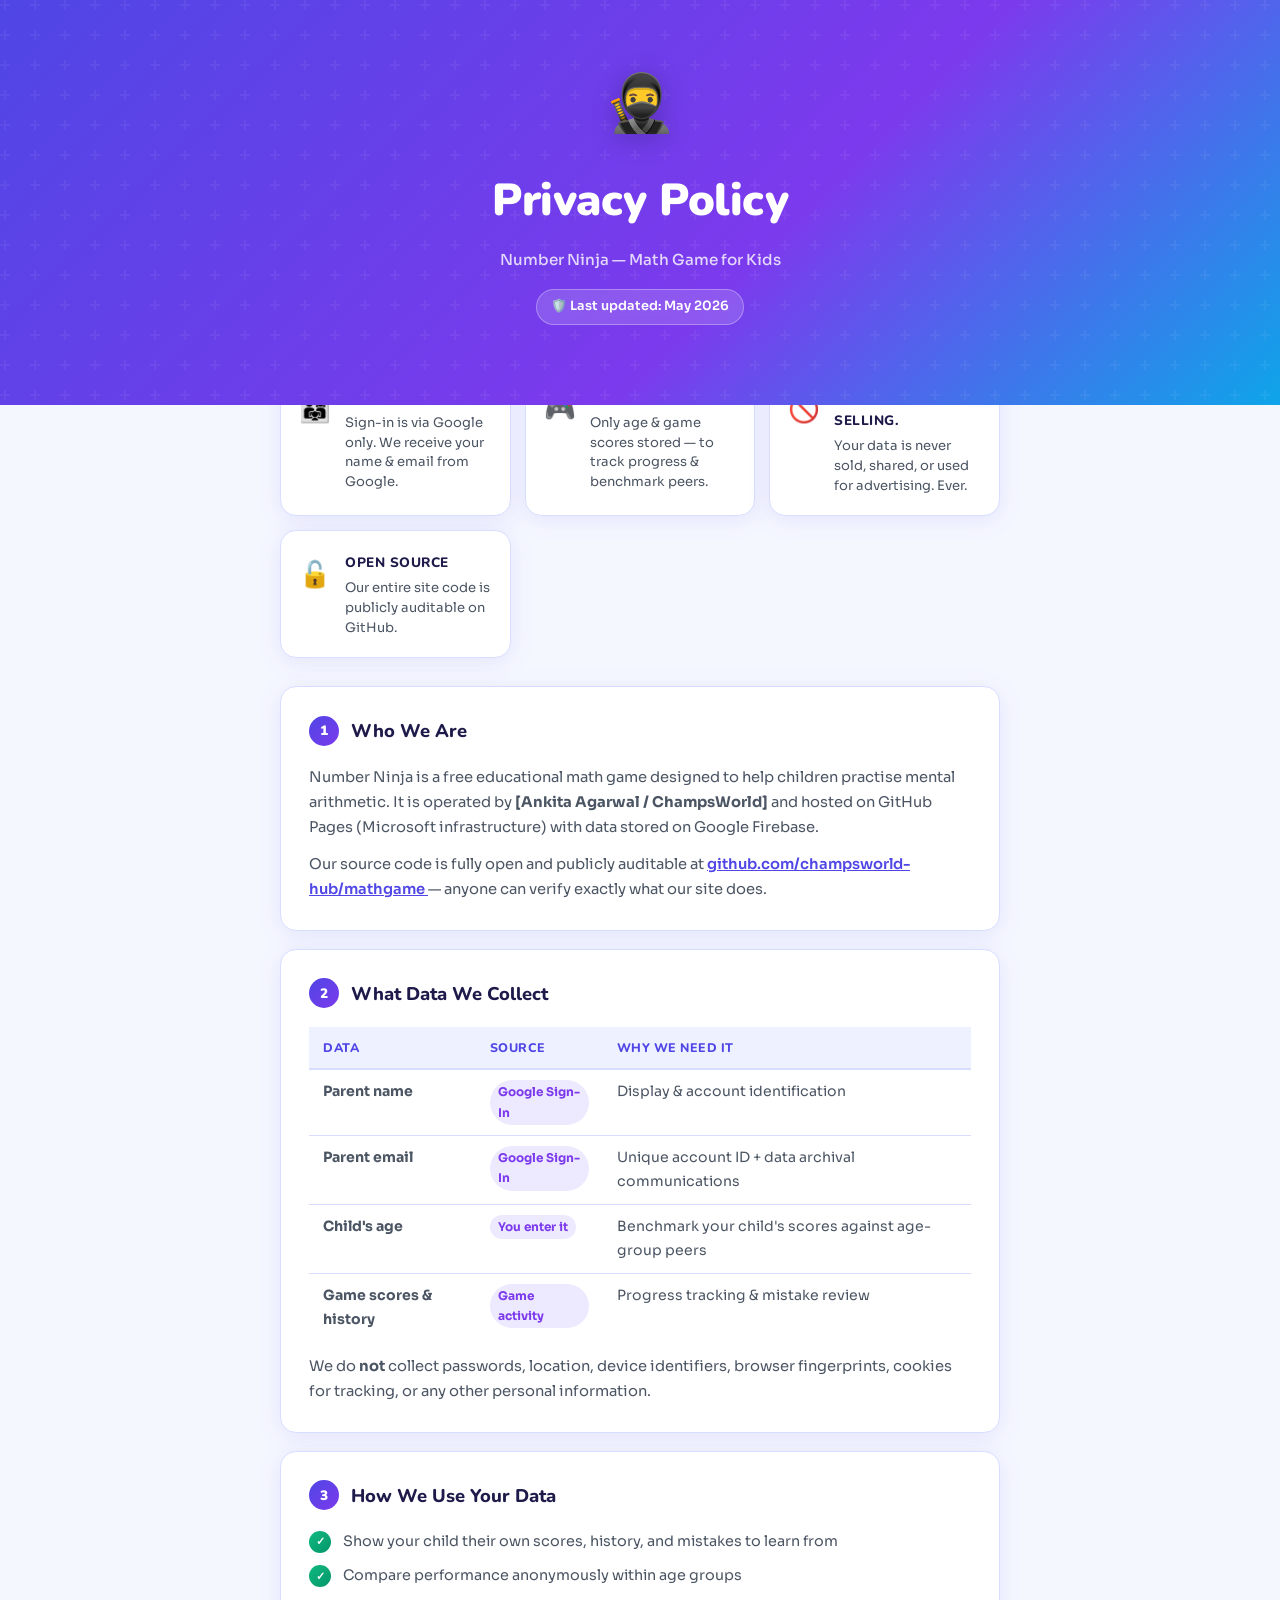
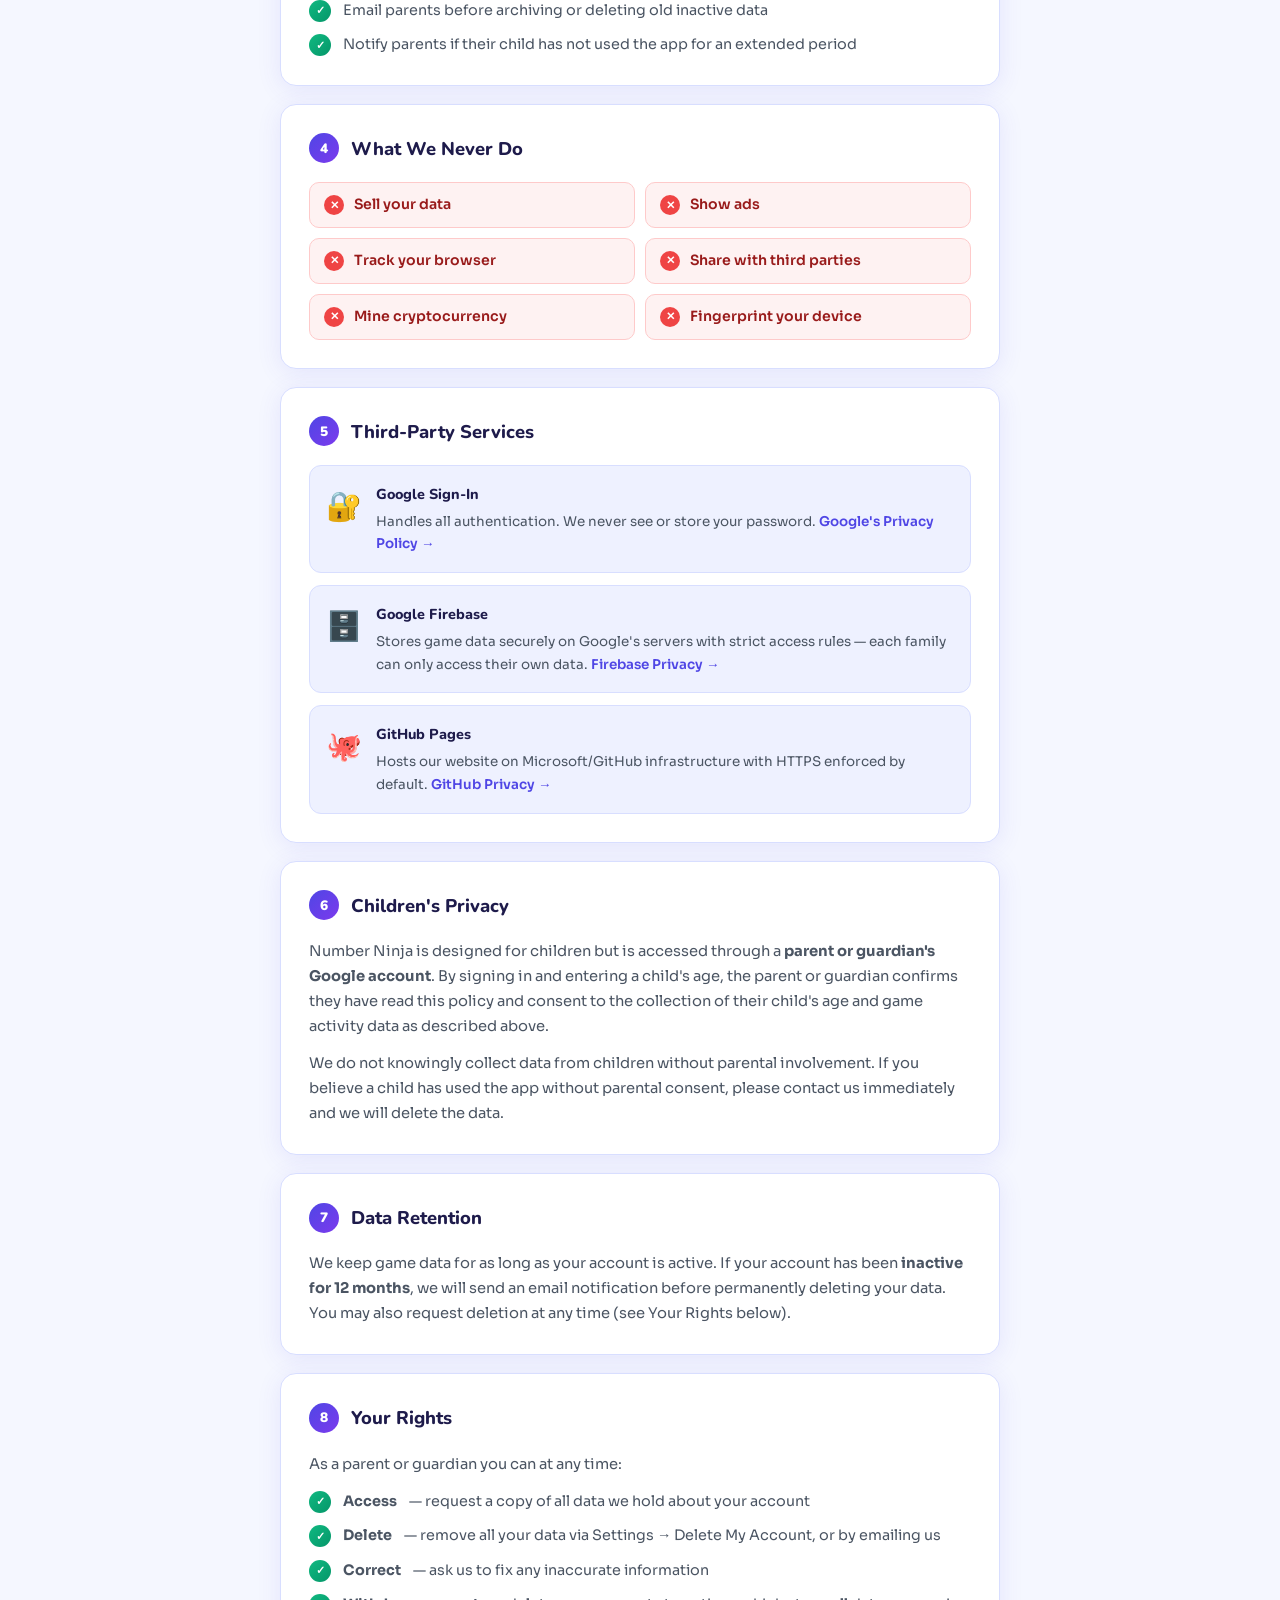
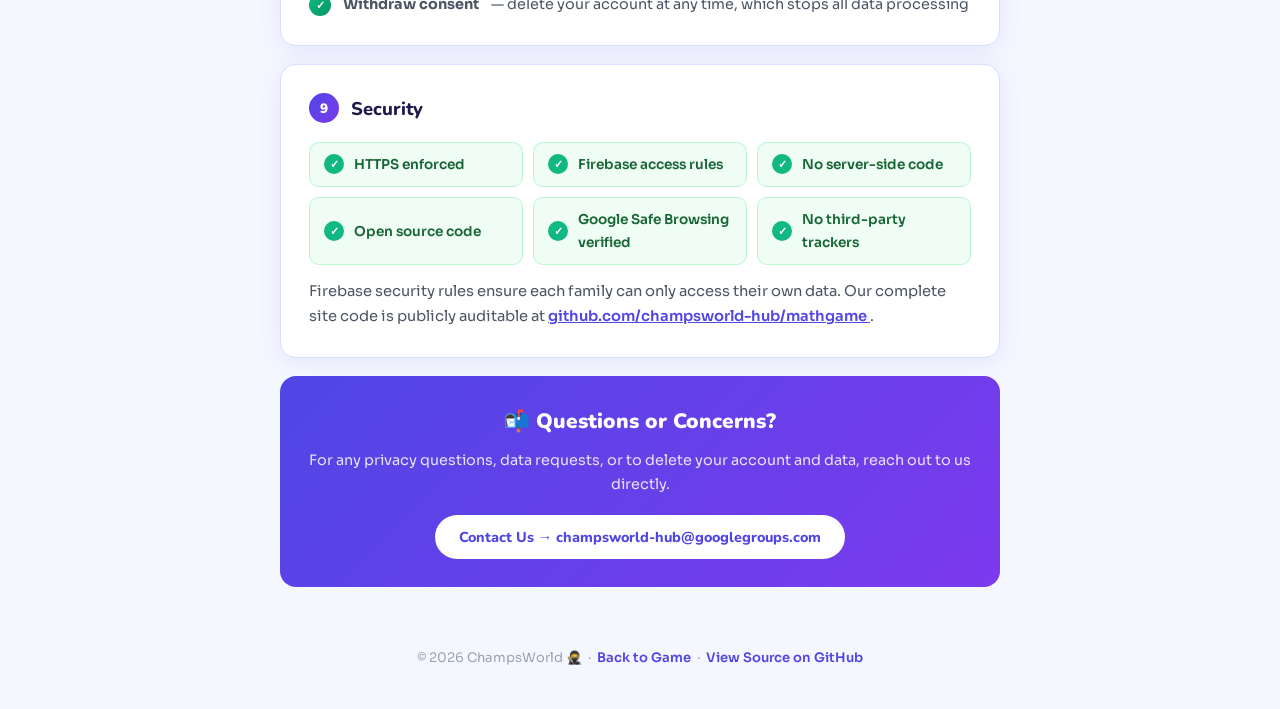
==== privacy.html @ facd0de5 "Update privacy.html corrected links" ====
<!DOCTYPE html>
<html lang="en">
<head>
  <meta charset="UTF-8" />
  <meta name="viewport" content="width=device-width, initial-scale=1.0" />
  <title>Privacy Policy — Number Ninja 🥷</title>
  <link href="https://fonts.googleapis.com/css2?family=Nunito:wght@400;600;700;800;900&family=Sora:wght@400;500;600;700&display=swap" rel="stylesheet" />
  <style>
    *, *::before, *::after { box-sizing: border-box; margin: 0; padding: 0; }

    :root {
      --bg: #f5f7ff;
      --surface: #ffffff;
      --surface2: #eef1ff;
      --border: #d8deff;
      --accent: #4f46e5;
      --accent2: #7c3aed;
      --accent3: #0ea5e9;
      --green: #10b981;
      --red: #ef4444;
      --yellow: #f59e0b;
      --text: #1e1b4b;
      --text2: #4b5563;
      --text3: #9ca3af;
      --shadow: 0 4px 24px rgba(79,70,229,0.10);
      --radius: 16px;
    }

    body {
      font-family: 'Sora', sans-serif;
      background: var(--bg);
      color: var(--text);
      min-height: 100vh;
      line-height: 1.7;
    }

    /* ── Hero ── */
    .hero {
      background: linear-gradient(135deg, #4f46e5 0%, #7c3aed 60%, #0ea5e9 100%);
      padding: 56px 24px 80px;
      text-align: center;
      position: relative;
      overflow: hidden;
    }
    .hero::before {
      content: '';
      position: absolute;
      inset: 0;
      background: url("data:image/svg+xml,%3Csvg width='60' height='60' viewBox='0 0 60 60' xmlns='http://www.w3.org/2000/svg'%3E%3Cg fill='none' fill-rule='evenodd'%3E%3Cg fill='%23ffffff' fill-opacity='0.05'%3E%3Cpath d='M36 34v-4h-2v4h-4v2h4v4h2v-4h4v-2h-4zm0-30V0h-2v4h-4v2h4v4h2V6h4V4h-4zM6 34v-4H4v4H0v2h4v4h2v-4h4v-2H6zM6 4V0H4v4H0v2h4v4h2V6h4V4H6z'/%3E%3C/g%3E%3C/g%3E%3C/svg%3E");
    }
    .hero-emoji {
      font-size: 3.5rem;
      display: block;
      margin-bottom: 12px;
      filter: drop-shadow(0 4px 12px rgba(0,0,0,0.2));
      animation: float 3s ease-in-out infinite;
    }
    @keyframes float {
      0%, 100% { transform: translateY(0); }
      50% { transform: translateY(-8px); }
    }
    .hero h1 {
      font-family: 'Nunito', sans-serif;
      font-size: clamp(1.8rem, 5vw, 2.8rem);
      font-weight: 900;
      color: #fff;
      letter-spacing: -0.5px;
      margin-bottom: 8px;
    }
    .hero p {
      color: rgba(255,255,255,0.8);
      font-size: 0.95rem;
      font-weight: 500;
    }
    .badge {
      display: inline-flex;
      align-items: center;
      gap: 6px;
      background: rgba(255,255,255,0.15);
      border: 1px solid rgba(255,255,255,0.3);
      color: #fff;
      font-size: 0.8rem;
      font-weight: 600;
      padding: 6px 14px;
      border-radius: 999px;
      margin-top: 16px;
      backdrop-filter: blur(8px);
    }

    /* ── Layout ── */
    .container {
      max-width: 760px;
      margin: -40px auto 60px;
      padding: 0 20px;
    }

    /* ── Quick Summary Cards ── */
    .summary-grid {
      display: grid;
      grid-template-columns: repeat(auto-fit, minmax(200px, 1fr));
      gap: 14px;
      margin-bottom: 28px;
    }
    .summary-card {
      background: var(--surface);
      border: 1.5px solid var(--border);
      border-radius: var(--radius);
      padding: 20px 18px;
      box-shadow: var(--shadow);
      display: flex;
      align-items: flex-start;
      gap: 14px;
    }
    .summary-card .icon {
      font-size: 1.6rem;
      flex-shrink: 0;
      margin-top: 2px;
    }
    .summary-card h3 {
      font-family: 'Nunito', sans-serif;
      font-size: 0.85rem;
      font-weight: 800;
      color: var(--text);
      margin-bottom: 4px;
      text-transform: uppercase;
      letter-spacing: 0.5px;
    }
    .summary-card p {
      font-size: 0.82rem;
      color: var(--text2);
      line-height: 1.5;
    }

    /* ── Section Card ── */
    .card {
      background: var(--surface);
      border: 1.5px solid var(--border);
      border-radius: var(--radius);
      padding: 28px 28px;
      margin-bottom: 18px;
      box-shadow: var(--shadow);
    }
    .card-header {
      display: flex;
      align-items: center;
      gap: 12px;
      margin-bottom: 18px;
    }
    .card-num {
      background: linear-gradient(135deg, var(--accent), var(--accent2));
      color: #fff;
      font-family: 'Nunito', sans-serif;
      font-weight: 900;
      font-size: 0.85rem;
      width: 30px;
      height: 30px;
      border-radius: 50%;
      display: flex;
      align-items: center;
      justify-content: center;
      flex-shrink: 0;
    }
    .card h2 {
      font-family: 'Nunito', sans-serif;
      font-size: 1.15rem;
      font-weight: 800;
      color: var(--text);
    }
    .card p {
      color: var(--text2);
      font-size: 0.92rem;
      margin-bottom: 12px;
    }
    .card p:last-child { margin-bottom: 0; }

    /* ── Data Table ── */
    .data-table {
      width: 100%;
      border-collapse: collapse;
      font-size: 0.88rem;
      margin: 4px 0 12px;
    }
    .data-table th {
      background: var(--surface2);
      color: var(--accent);
      font-family: 'Nunito', sans-serif;
      font-weight: 800;
      font-size: 0.78rem;
      text-transform: uppercase;
      letter-spacing: 0.5px;
      padding: 10px 14px;
      text-align: left;
      border-bottom: 2px solid var(--border);
    }
    .data-table td {
      padding: 10px 14px;
      border-bottom: 1px solid var(--border);
      color: var(--text2);
      vertical-align: top;
    }
    .data-table tr:last-child td { border-bottom: none; }
    .data-table tr:hover td { background: var(--surface2); }
    .tag {
      display: inline-block;
      background: #ede9fe;
      color: var(--accent2);
      font-size: 0.75rem;
      font-weight: 700;
      padding: 2px 8px;
      border-radius: 999px;
    }

    /* ── Never List ── */
    .never-list {
      list-style: none;
      display: grid;
      grid-template-columns: repeat(auto-fit, minmax(220px, 1fr));
      gap: 10px;
      margin-top: 4px;
    }
    .never-list li {
      display: flex;
      align-items: center;
      gap: 10px;
      background: #fef2f2;
      border: 1px solid #fecaca;
      border-radius: 10px;
      padding: 10px 14px;
      font-size: 0.88rem;
      color: #991b1b;
      font-weight: 600;
    }
    .never-list li::before {
      content: '✕';
      background: var(--red);
      color: #fff;
      font-size: 0.7rem;
      font-weight: 900;
      width: 20px;
      height: 20px;
      border-radius: 50%;
      display: flex;
      align-items: center;
      justify-content: center;
      flex-shrink: 0;
    }

    /* ── Rights List ── */
    .rights-list {
      list-style: none;
      display: flex;
      flex-direction: column;
      gap: 10px;
      margin-top: 4px;
    }
    .rights-list li {
      display: flex;
      align-items: flex-start;
      gap: 12px;
      font-size: 0.9rem;
      color: var(--text2);
    }
    .rights-list li .dot {
      width: 22px;
      height: 22px;
      background: linear-gradient(135deg, var(--green), #059669);
      border-radius: 50%;
      display: flex;
      align-items: center;
      justify-content: center;
      font-size: 0.7rem;
      color: #fff;
      font-weight: 900;
      flex-shrink: 0;
      margin-top: 2px;
    }

    /* ── Third Party ── */
    .third-party-item {
      display: flex;
      align-items: flex-start;
      gap: 14px;
      background: var(--surface2);
      border: 1px solid var(--border);
      border-radius: 12px;
      padding: 16px;
      margin-bottom: 12px;
    }
    .third-party-item:last-child { margin-bottom: 0; }
    .third-party-item .tp-icon {
      font-size: 1.8rem;
      flex-shrink: 0;
    }
    .third-party-item h4 {
      font-family: 'Nunito', sans-serif;
      font-weight: 800;
      font-size: 0.9rem;
      color: var(--text);
      margin-bottom: 4px;
    }
    .third-party-item p {
      font-size: 0.84rem;
      color: var(--text2);
      margin: 0;
    }
    .third-party-item a {
      color: var(--accent);
      font-weight: 600;
      text-decoration: none;
    }
    .third-party-item a:hover { text-decoration: underline; }

    /* ── Security Badges ── */
    .security-grid {
      display: grid;
      grid-template-columns: repeat(auto-fit, minmax(180px, 1fr));
      gap: 10px;
      margin-top: 4px;
    }
    .security-item {
      display: flex;
      align-items: center;
      gap: 10px;
      background: #f0fdf4;
      border: 1px solid #bbf7d0;
      border-radius: 10px;
      padding: 10px 14px;
      font-size: 0.85rem;
      color: #166534;
      font-weight: 600;
    }
    .security-item::before {
      content: '✓';
      background: var(--green);
      color: #fff;
      font-size: 0.7rem;
      font-weight: 900;
      width: 20px;
      height: 20px;
      border-radius: 50%;
      display: flex;
      align-items: center;
      justify-content: center;
      flex-shrink: 0;
    }

    /* ── Contact Card ── */
    .contact-card {
      background: linear-gradient(135deg, #4f46e5 0%, #7c3aed 100%);
      border-radius: var(--radius);
      padding: 28px;
      text-align: center;
      color: #fff;
      margin-bottom: 18px;
    }
    .contact-card h2 {
      font-family: 'Nunito', sans-serif;
      font-size: 1.3rem;
      font-weight: 900;
      margin-bottom: 8px;
    }
    .contact-card p {
      opacity: 0.85;
      font-size: 0.9rem;
      margin-bottom: 18px;
    }
    .contact-card a {
      display: inline-block;
      background: #fff;
      color: var(--accent);
      font-family: 'Nunito', sans-serif;
      font-weight: 800;
      font-size: 0.9rem;
      padding: 10px 24px;
      border-radius: 999px;
      text-decoration: none;
      transition: transform 0.15s, box-shadow 0.15s;
    }
    .contact-card a:hover {
      transform: translateY(-2px);
      box-shadow: 0 8px 24px rgba(0,0,0,0.2);
    }

    /* ── Footer ── */
    footer {
      text-align: center;
      padding: 0 20px 40px;
      color: var(--text3);
      font-size: 0.82rem;
    }
    footer a {
      color: var(--accent);
      text-decoration: none;
      font-weight: 600;
    }

    @media (max-width: 540px) {
      .card { padding: 20px 16px; }
      .hero { padding: 44px 20px 70px; }
    }
  </style>
</head>
<body>

  <!-- Hero -->
  <div class="hero">
    <span class="hero-emoji">🥷</span>
    <h1>Privacy Policy</h1>
    <p>Number Ninja — Math Game for Kids</p>
    <div class="badge">🛡️ Last updated: May 2026</div>
  </div>

  <div class="container">

    <!-- Quick Summary -->
    <div class="summary-grid">
      <div class="summary-card">
        <span class="icon">👨‍👩‍👧</span>
        <div>
          <h3>Parent Account</h3>
          <p>Sign-in is via Google only. We receive your name &amp; email from Google.</p>
        </div>
      </div>
      <div class="summary-card">
        <span class="icon">🎮</span>
        <div>
          <h3>Child Data</h3>
          <p>Only age &amp; game scores stored — to track progress &amp; benchmark peers.</p>
        </div>
      </div>
      <div class="summary-card">
        <span class="icon">🚫</span>
        <div>
          <h3>No Ads. No Selling.</h3>
          <p>Your data is never sold, shared, or used for advertising. Ever.</p>
        </div>
      </div>
      <div class="summary-card">
        <span class="icon">🔓</span>
        <div>
          <h3>Open Source</h3>
          <p>Our entire site code is publicly auditable on GitHub.</p>
        </div>
      </div>
    </div>

    <!-- 1. Who We Are -->
    <div class="card">
      <div class="card-header">
        <div class="card-num">1</div>
        <h2>Who We Are</h2>
      </div>
      <p>
        Number Ninja is a free educational math game designed to help children practise
        mental arithmetic. It is operated by <strong>[Ankita Agarwal / ChampsWorld]</strong>
        and hosted on GitHub Pages (Microsoft infrastructure) with data stored on
        Google Firebase.
      </p>
      <p>
        Our source code is fully open and publicly auditable at
        <a href="https://github.com/champsworld-hub/mathgame" style="color:var(--accent);font-weight:600;">
          github.com/champsworld-hub/mathgame
        </a> — anyone can verify exactly what our site does.
      </p>
    </div>

    <!-- 2. What We Collect -->
    <div class="card">
      <div class="card-header">
        <div class="card-num">2</div>
        <h2>What Data We Collect</h2>
      </div>
      <table class="data-table">
        <thead>
          <tr>
            <th>Data</th>
            <th>Source</th>
            <th>Why We Need It</th>
          </tr>
        </thead>
        <tbody>
          <tr>
            <td><strong>Parent name</strong></td>
            <td><span class="tag">Google Sign-In</span></td>
            <td>Display &amp; account identification</td>
          </tr>
          <tr>
            <td><strong>Parent email</strong></td>
            <td><span class="tag">Google Sign-In</span></td>
            <td>Unique account ID + data archival communications</td>
          </tr>
          <tr>
            <td><strong>Child's age</strong></td>
            <td><span class="tag">You enter it</span></td>
            <td>Benchmark your child's scores against age-group peers</td>
          </tr>
          <tr>
            <td><strong>Game scores &amp; history</strong></td>
            <td><span class="tag">Game activity</span></td>
            <td>Progress tracking &amp; mistake review</td>
          </tr>
        </tbody>
      </table>
      <p>
        We do <strong>not</strong> collect passwords, location, device identifiers,
        browser fingerprints, cookies for tracking, or any other personal information.
      </p>
    </div>

    <!-- 3. How We Use It -->
    <div class="card">
      <div class="card-header">
        <div class="card-num">3</div>
        <h2>How We Use Your Data</h2>
      </div>
      <ul class="rights-list">
        <li><span class="dot">✓</span> Show your child their own scores, history, and mistakes to learn from</li>
        <li><span class="dot">✓</span> Compare performance anonymously within age groups</li>
        <li><span class="dot">✓</span> Email parents before archiving or deleting old inactive data</li>
        <li><span class="dot">✓</span> Notify parents if their child has not used the app for an extended period</li>
      </ul>
    </div>

    <!-- 4. What We Never Do -->
    <div class="card">
      <div class="card-header">
        <div class="card-num">4</div>
        <h2>What We Never Do</h2>
      </div>
      <ul class="never-list">
        <li>Sell your data</li>
        <li>Show ads</li>
        <li>Track your browser</li>
        <li>Share with third parties</li>
        <li>Mine cryptocurrency</li>
        <li>Fingerprint your device</li>
      </ul>
    </div>

    <!-- 5. Third Party Services -->
    <div class="card">
      <div class="card-header">
        <div class="card-num">5</div>
        <h2>Third-Party Services</h2>
      </div>
      <div class="third-party-item">
        <span class="tp-icon">🔐</span>
        <div>
          <h4>Google Sign-In</h4>
          <p>Handles all authentication. We never see or store your password.
          <a href="https://policies.google.com/privacy" target="_blank">Google's Privacy Policy →</a></p>
        </div>
      </div>
      <div class="third-party-item">
        <span class="tp-icon">🗄️</span>
        <div>
          <h4>Google Firebase</h4>
          <p>Stores game data securely on Google's servers with strict access rules —
          each family can only access their own data.
          <a href="https://firebase.google.com/support/privacy" target="_blank">Firebase Privacy →</a></p>
        </div>
      </div>
      <div class="third-party-item">
        <span class="tp-icon">🐙</span>
        <div>
          <h4>GitHub Pages</h4>
          <p>Hosts our website on Microsoft/GitHub infrastructure with HTTPS enforced by default.
          <a href="https://docs.github.com/en/site-policy/privacy-policies/github-general-privacy-statement" target="_blank">GitHub Privacy →</a></p>
        </div>
      </div>
    </div>

    <!-- 6. Children's Privacy -->
    <div class="card">
      <div class="card-header">
        <div class="card-num">6</div>
        <h2>Children's Privacy</h2>
      </div>
      <p>
        Number Ninja is designed for children but is accessed through a
        <strong>parent or guardian's Google account</strong>. By signing in and
        entering a child's age, the parent or guardian confirms they have read this
        policy and consent to the collection of their child's age and game activity
        data as described above.
      </p>
      <p>
        We do not knowingly collect data from children without parental involvement.
        If you believe a child has used the app without parental consent, please
        contact us immediately and we will delete the data.
      </p>
    </div>

    <!-- 7. Data Retention -->
    <div class="card">
      <div class="card-header">
        <div class="card-num">7</div>
        <h2>Data Retention</h2>
      </div>
      <p>
        We keep game data for as long as your account is active. If your account
        has been <strong>inactive for 12 months</strong>, we will send an email
        notification before permanently deleting your data. You may also request
        deletion at any time (see Your Rights below).
      </p>
    </div>

    <!-- 8. Your Rights -->
    <div class="card">
      <div class="card-header">
        <div class="card-num">8</div>
        <h2>Your Rights</h2>
      </div>
      <p>As a parent or guardian you can at any time:</p>
      <ul class="rights-list">
        <li><span class="dot">✓</span> <strong>Access</strong> — request a copy of all data we hold about your account</li>
        <li><span class="dot">✓</span> <strong>Delete</strong> — remove all your data via Settings → Delete My Account, or by emailing us</li>
        <li><span class="dot">✓</span> <strong>Correct</strong> — ask us to fix any inaccurate information</li>
        <li><span class="dot">✓</span> <strong>Withdraw consent</strong> — delete your account at any time, which stops all data processing</li>
      </ul>
    </div>

    <!-- 9. Security -->
    <div class="card">
      <div class="card-header">
        <div class="card-num">9</div>
        <h2>Security</h2>
      </div>
      <div class="security-grid">
        <div class="security-item">HTTPS enforced</div>
        <div class="security-item">Firebase access rules</div>
        <div class="security-item">No server-side code</div>
        <div class="security-item">Open source code</div>
        <div class="security-item">Google Safe Browsing verified</div>
        <div class="security-item">No third-party trackers</div>
      </div>
      <p style="margin-top:14px;">
        Firebase security rules ensure each family can only access their own data.
        Our complete site code is publicly auditable at
        <a href="https://github.com/champsworld-hub/mathgame" style="color:var(--accent);font-weight:600;">
          github.com/champsworld-hub/mathgame
        </a>.
      </p>
    </div>

    <!-- Contact -->
    <div class="contact-card">
      <h2>📬 Questions or Concerns?</h2>
      <p>For any privacy questions, data requests, or to delete your account and data, reach out to us directly.</p>
      <a href="mailto:your@email.com">Contact Us → champsworld-hub@googlegroups.com</a>
    </div>

  </div>

  <footer>
    <p>© 2026 ChampsWorld 🥷 &nbsp;·&nbsp; <a href="https://champsworld-hub.github.io/mathgame">Back to Game</a> &nbsp;·&nbsp; <a href="https://github.com/champsworld-hub/mathgame" target="_blank">View Source on GitHub</a></p>
  </footer>

</body>
</html>
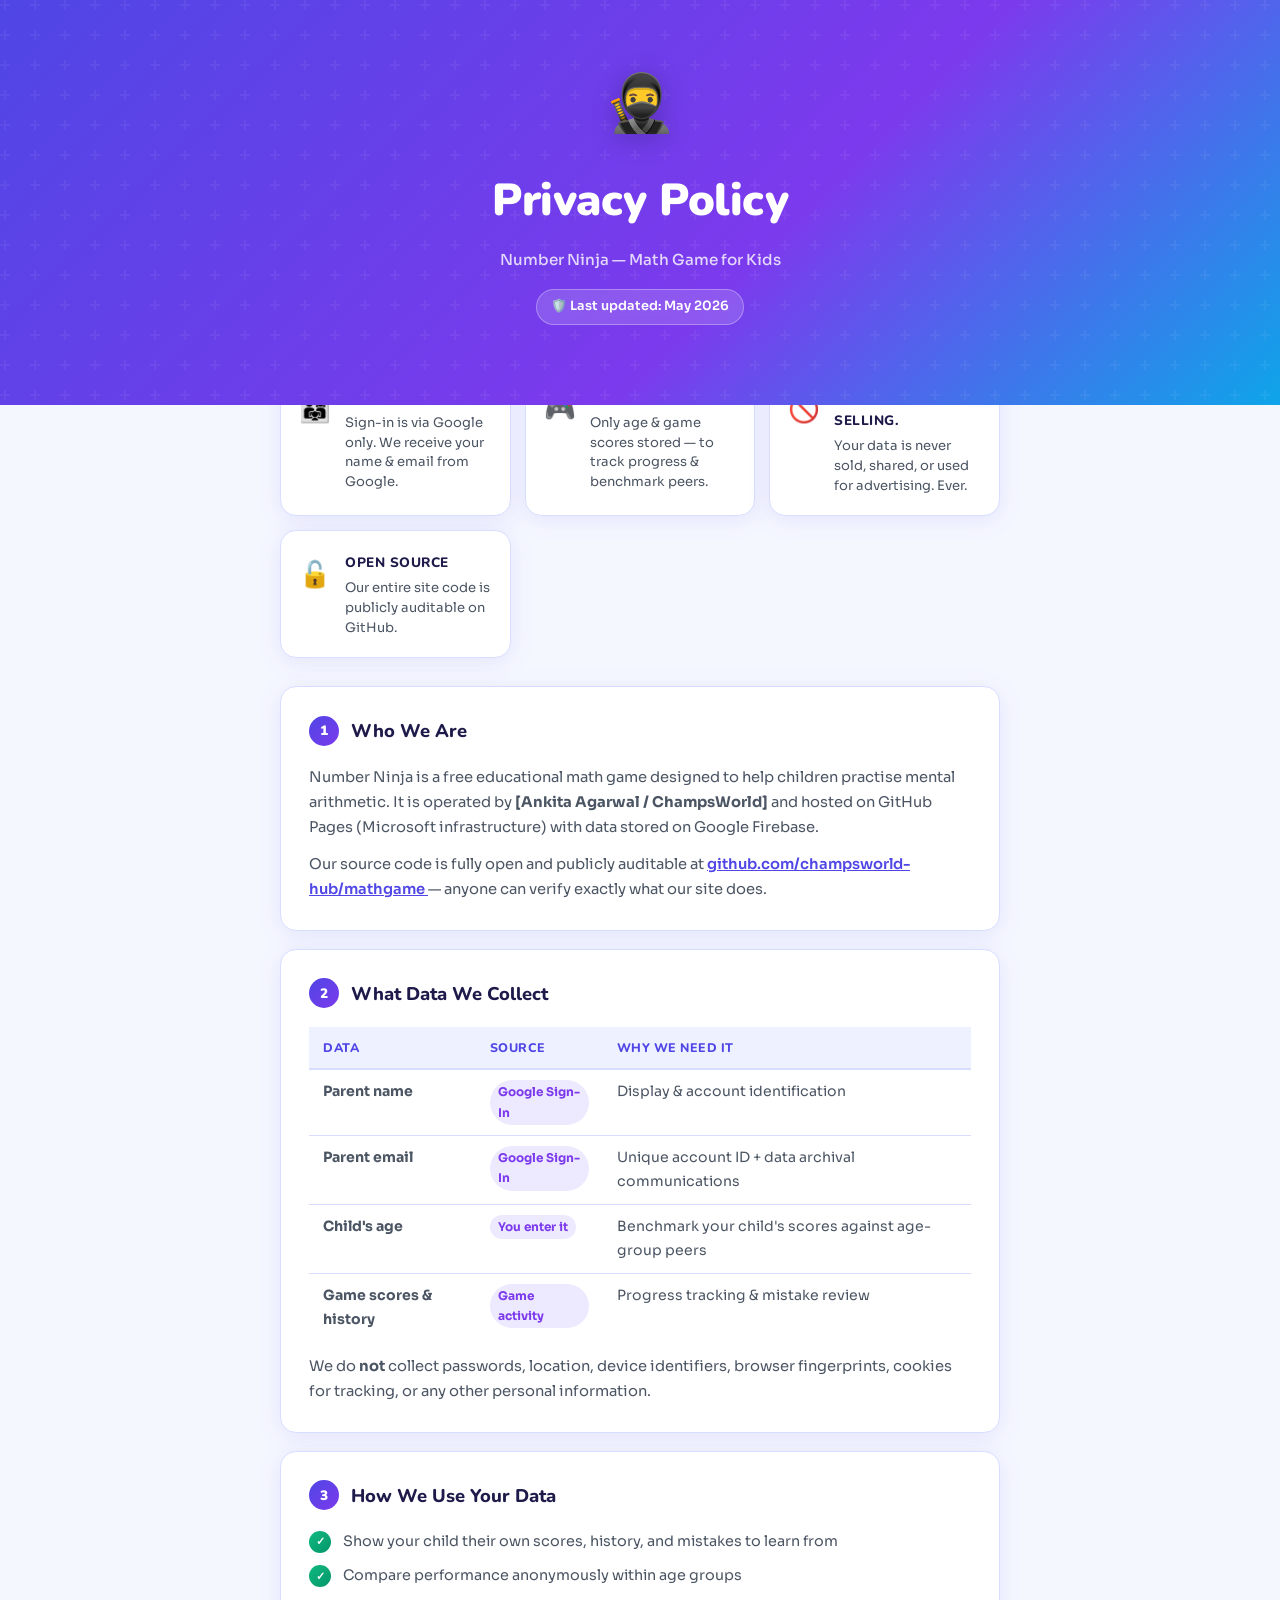
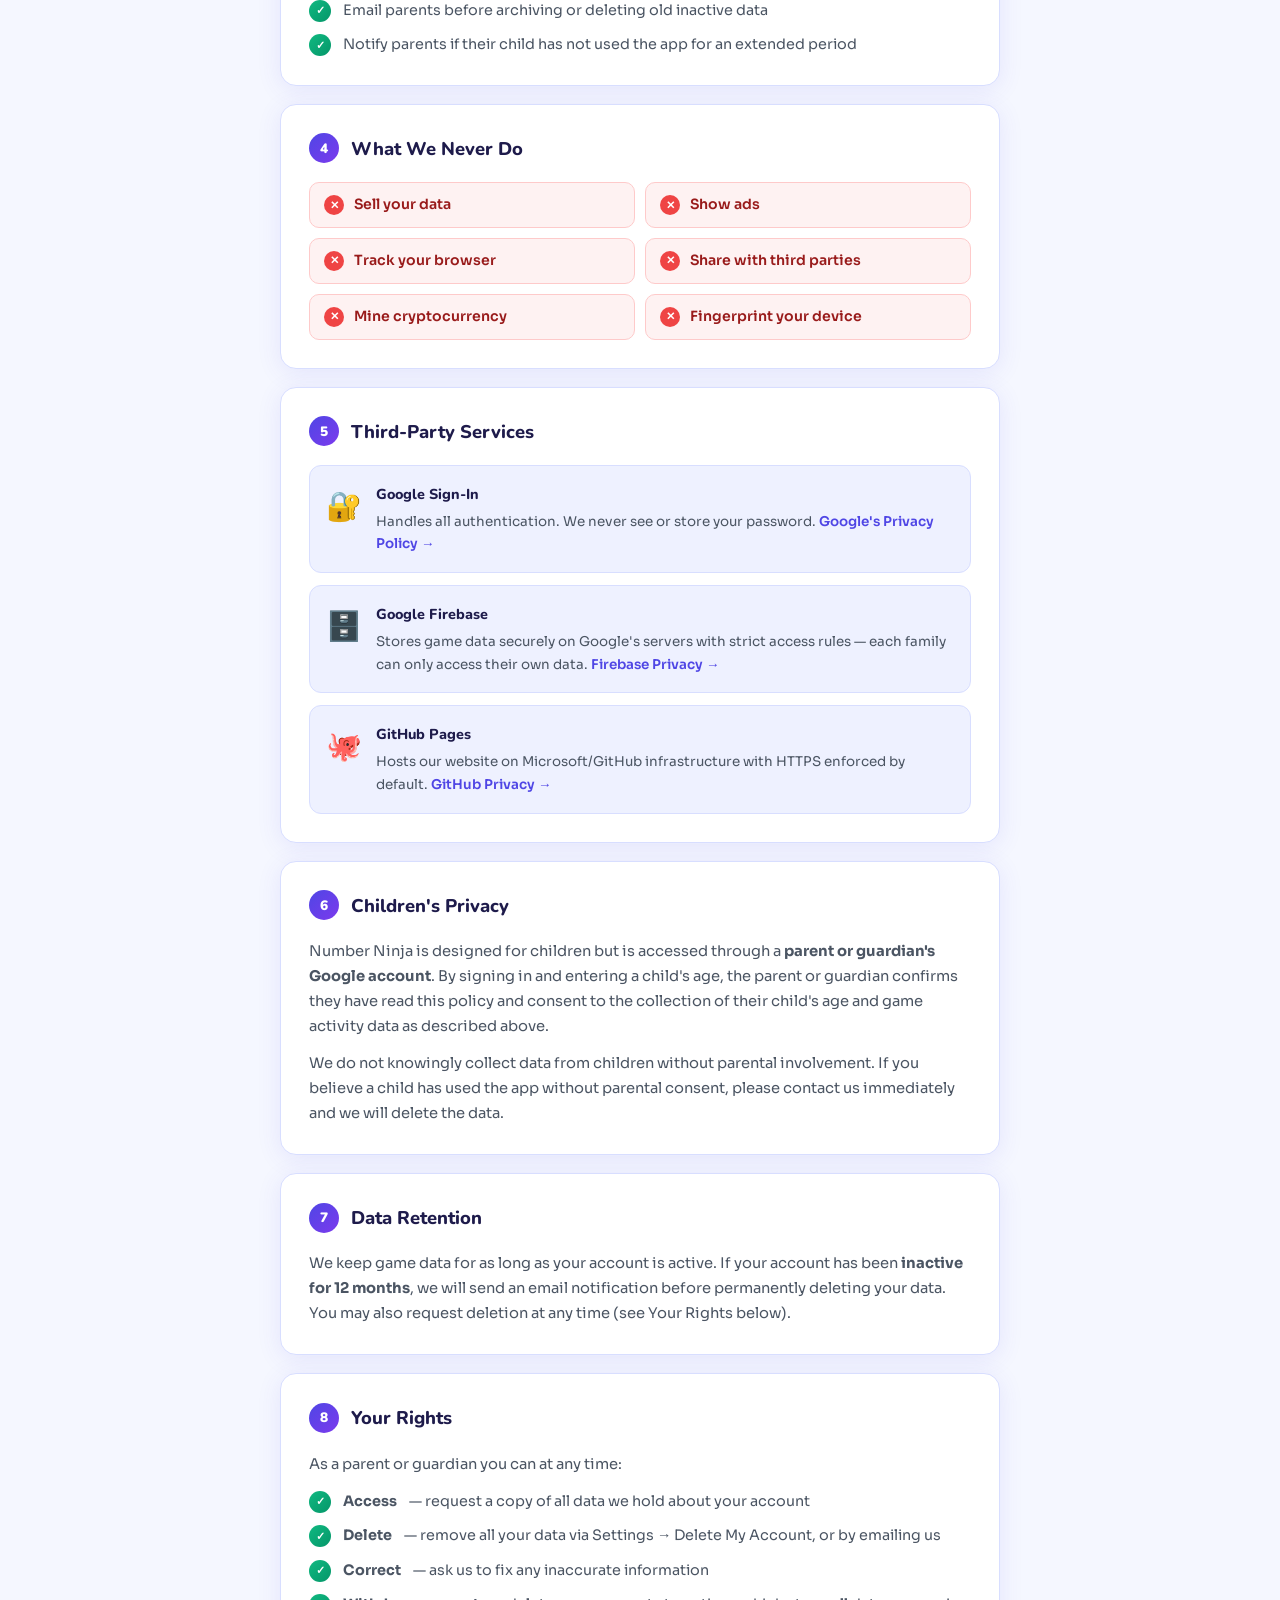
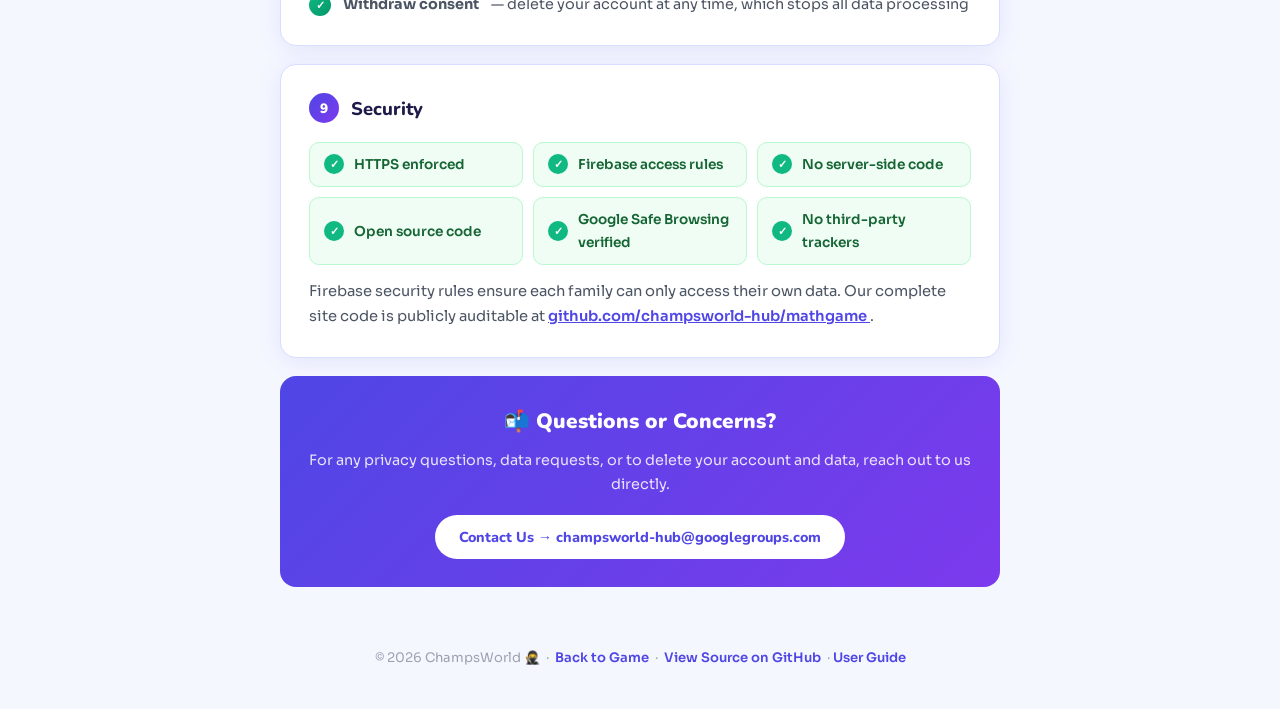
==== commit bc8d1722: "Deploying to gh-pages from @ champsworld-hub/mathgame-prv@37d4ac6c78730e652266655345eba0037c0b177b 🚀" ====
--- a/privacy.html
+++ b/privacy.html
@@ -2,7 +2,34 @@
 <html lang="en">
 <head>
   <meta charset="UTF-8" />
+  <!-- SEO -->
+<meta name="description" content="Number Ninja privacy policy. We collect only what's needed: parent name, email, child's age, and game scores. No ads, no data selling, no tracking. Open source and auditable." />
+<meta name="robots" content="index, follow" />
+<link rel="canonical" href="https://champsworld-hub.github.io/mathgame/privacy.html" />
+
+<!-- Open Graph -->
+<meta property="og:type" content="article" />
+<meta property="og:title" content="Privacy Policy — Number Ninja 🥷" />
+<meta property="og:description" content="Number Ninja collects only what's needed to run the game. No ads, no data selling. Full details inside." />
+<meta property="og:url" content="https://champsworld-hub.github.io/mathgame/privacy.html" />
+<meta property="og:site_name" content="ChampsWorld Number Ninja" />
+
+<!-- Structured data: Google treats this as a known privacy-policy page type -->
+<script type="application/ld+json">
+{
+  "@context": "https://schema.org",
+  "@type": "WebPage",
+  "name": "Privacy Policy — Number Ninja",
+  "description": "Privacy policy for the Number Ninja mental math game by ChampsWorld. Covers data collected, third-party services, children's privacy, and user rights.",
+  "url": "https://champsworld-hub.github.io/mathgame/privacy.html",
+  "publisher": { "@type": "Organization", "name": "ChampsWorld" }
+}
+</script>
+
   <meta name="viewport" content="width=device-width, initial-scale=1.0" />
+  <link rel="icon" type="image/x-icon" href="./favicon.ico" />
+  <link rel="icon" type="image/png" sizes="64x64" href="./favicon_64.png" />
+
   <title>Privacy Policy — Number Ninja 🥷</title>
   <link href="https://fonts.googleapis.com/css2?family=Nunito:wght@400;600;700;800;900&family=Sora:wght@400;500;600;700&display=swap" rel="stylesheet" />
   <style>
@@ -652,8 +679,10 @@
   </div>
 
   <footer>
-    <p>© 2026 ChampsWorld 🥷 &nbsp;·&nbsp; <a href="https://champsworld-hub.github.io/mathgame">Back to Game</a> &nbsp;·&nbsp; <a href="https://github.com/champsworld-hub/mathgame" target="_blank">View Source on GitHub</a></p>
+    <p>© 2026 ChampsWorld 🥷 &nbsp;·&nbsp; <a href="https://champsworld-hub.github.io/mathgame">Back to Game</a> &nbsp;·&nbsp; <a href="https://github.com/champsworld-hub/mathgame" target="_blank">View Source on GitHub</a>
+    &nbsp;·&nbsp;<a href="https://champsworld-hub.github.io/mathgame/UserGuide.html">User Guide</a>
+    </p>
   </footer>
 
 </body>
-</html>
+</html>
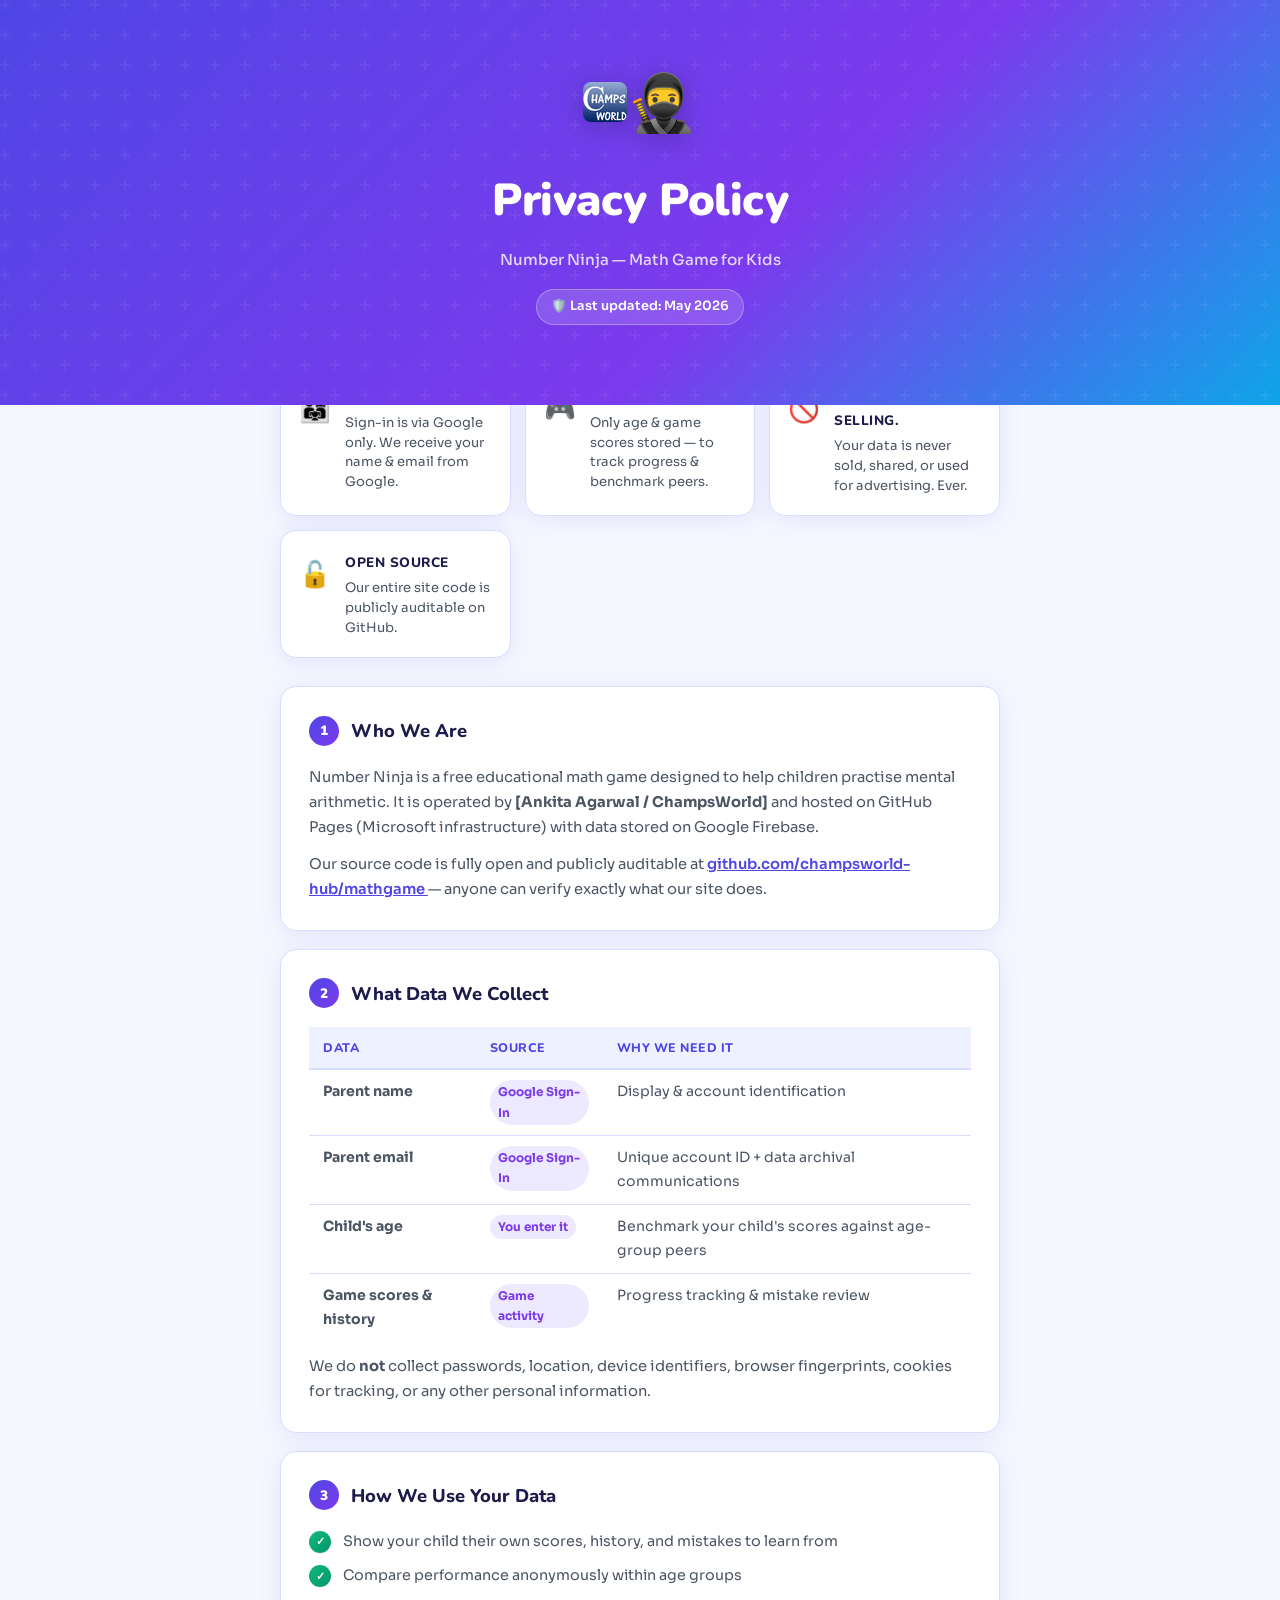
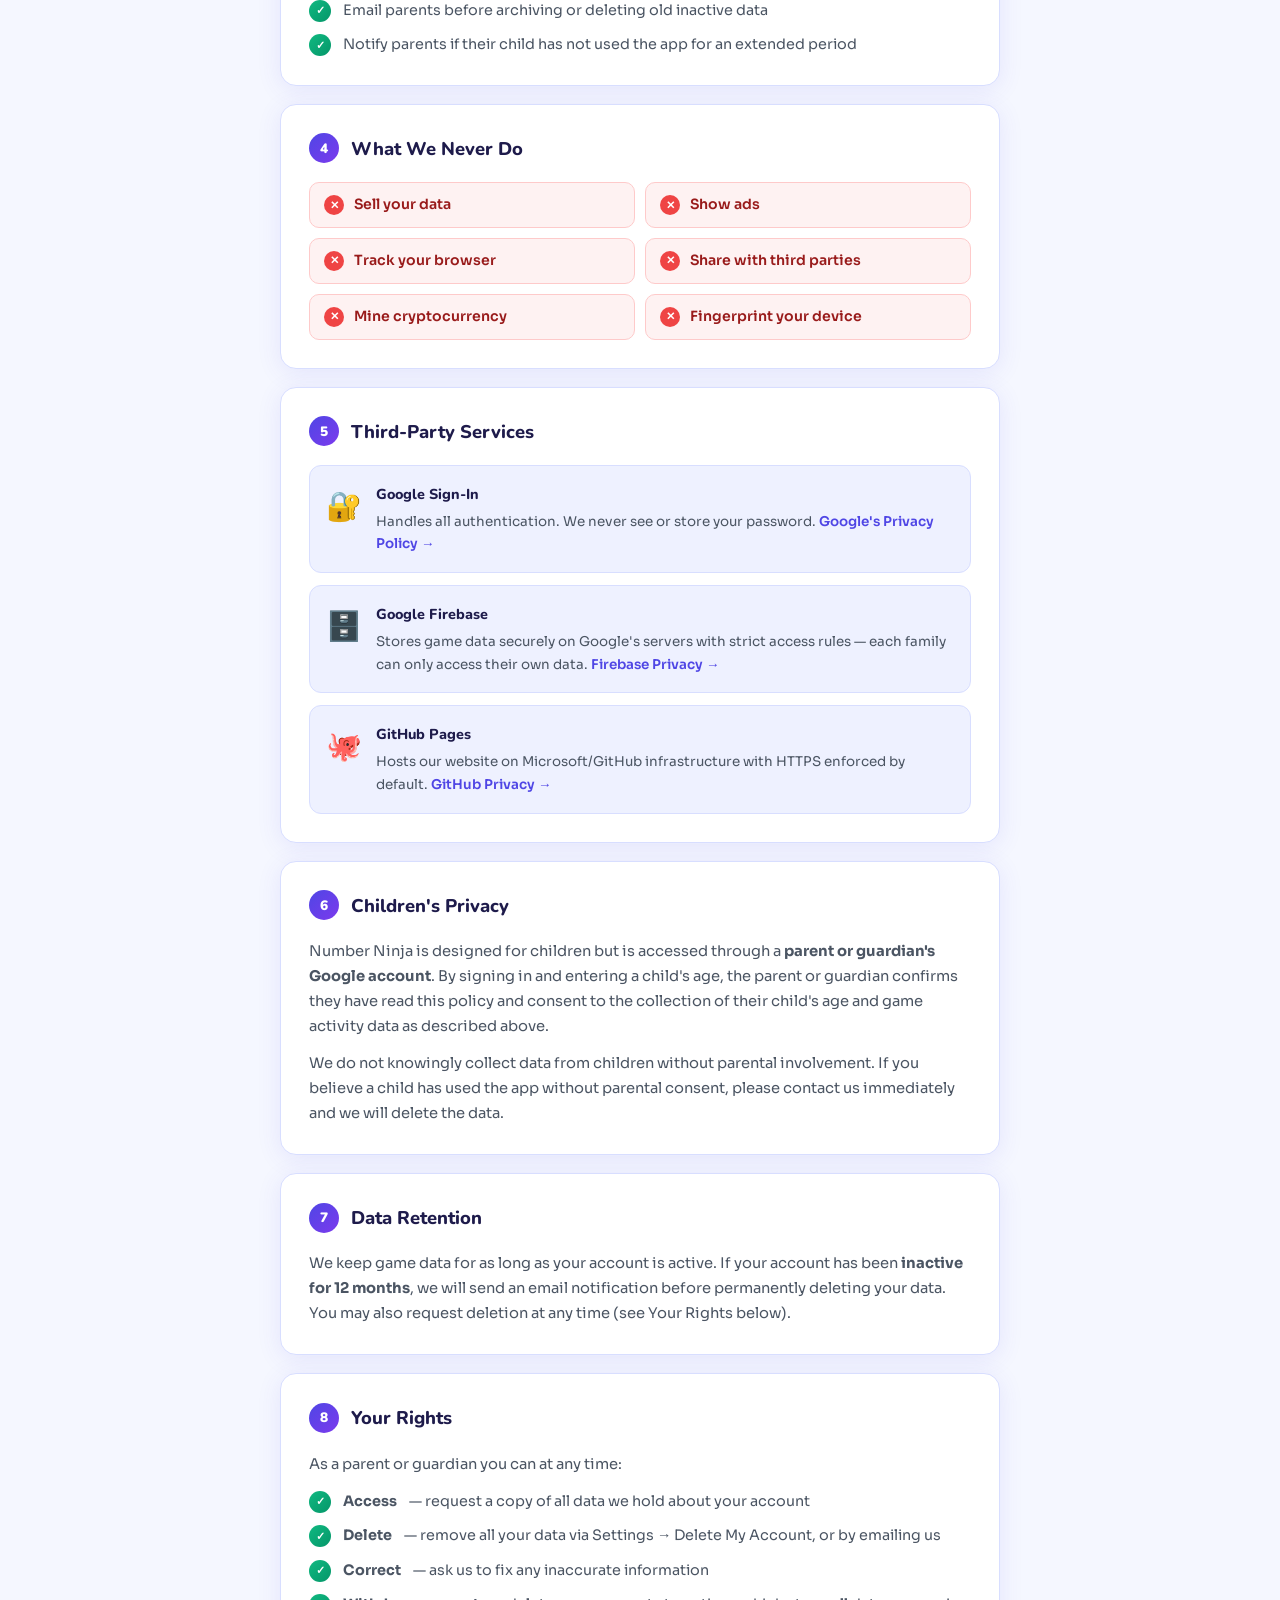
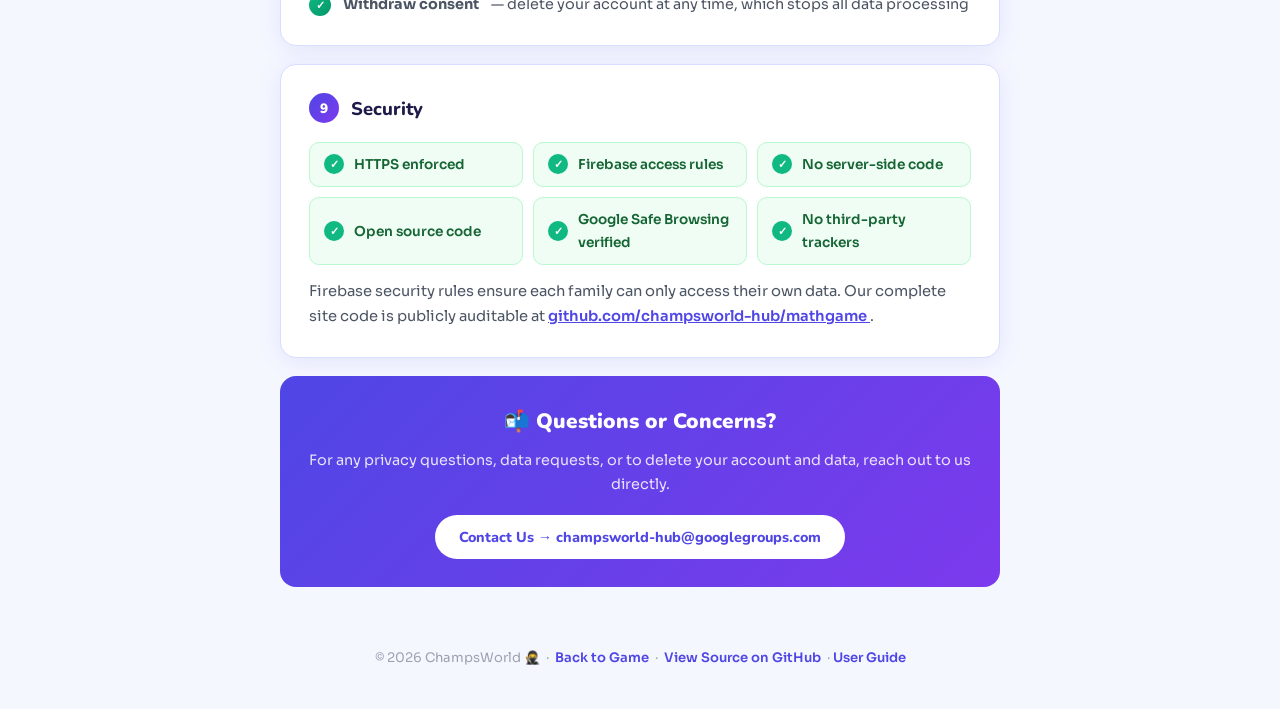
==== commit 7f81de7f: "Deploying to gh-pages from @ champsworld-hub/mathgame-prv@3823d285449df2e87bb53a475882c14f873421af 🚀" ====
--- a/privacy.html
+++ b/privacy.html
@@ -29,6 +29,7 @@
   <meta name="viewport" content="width=device-width, initial-scale=1.0" />
   <link rel="icon" type="image/x-icon" href="./favicon.ico" />
   <link rel="icon" type="image/png" sizes="64x64" href="./favicon_64.png" />
+  <link rel="apple-touch-icon" href="favicon_64.png" />
 
   <title>Privacy Policy — Number Ninja 🥷</title>
   <link href="https://fonts.googleapis.com/css2?family=Nunito:wght@400;600;700;800;900&family=Sora:wght@400;500;600;700&display=swap" rel="stylesheet" />
@@ -428,12 +429,15 @@
   </style>
 </head>
 <body>
-
   <!-- Hero -->
   <div class="hero">
-    <span class="hero-emoji">🥷</span>
+    <span class="hero-emoji">
+      <a href="https://champsworld-hub.github.io/mathgame/" style="text-decoration:none;">
+        <img src="logo_header.png" alt="ChampsWorld Number Ninja" height="40" style="border-radius:8px;" />🥷
+      </a>
+    </span>
     <h1>Privacy Policy</h1>
-    <p>Number Ninja — Math Game for Kids</p>
+     <p> Number Ninja — Math Game for Kids</p>
     <div class="badge">🛡️ Last updated: May 2026</div>
   </div>
 
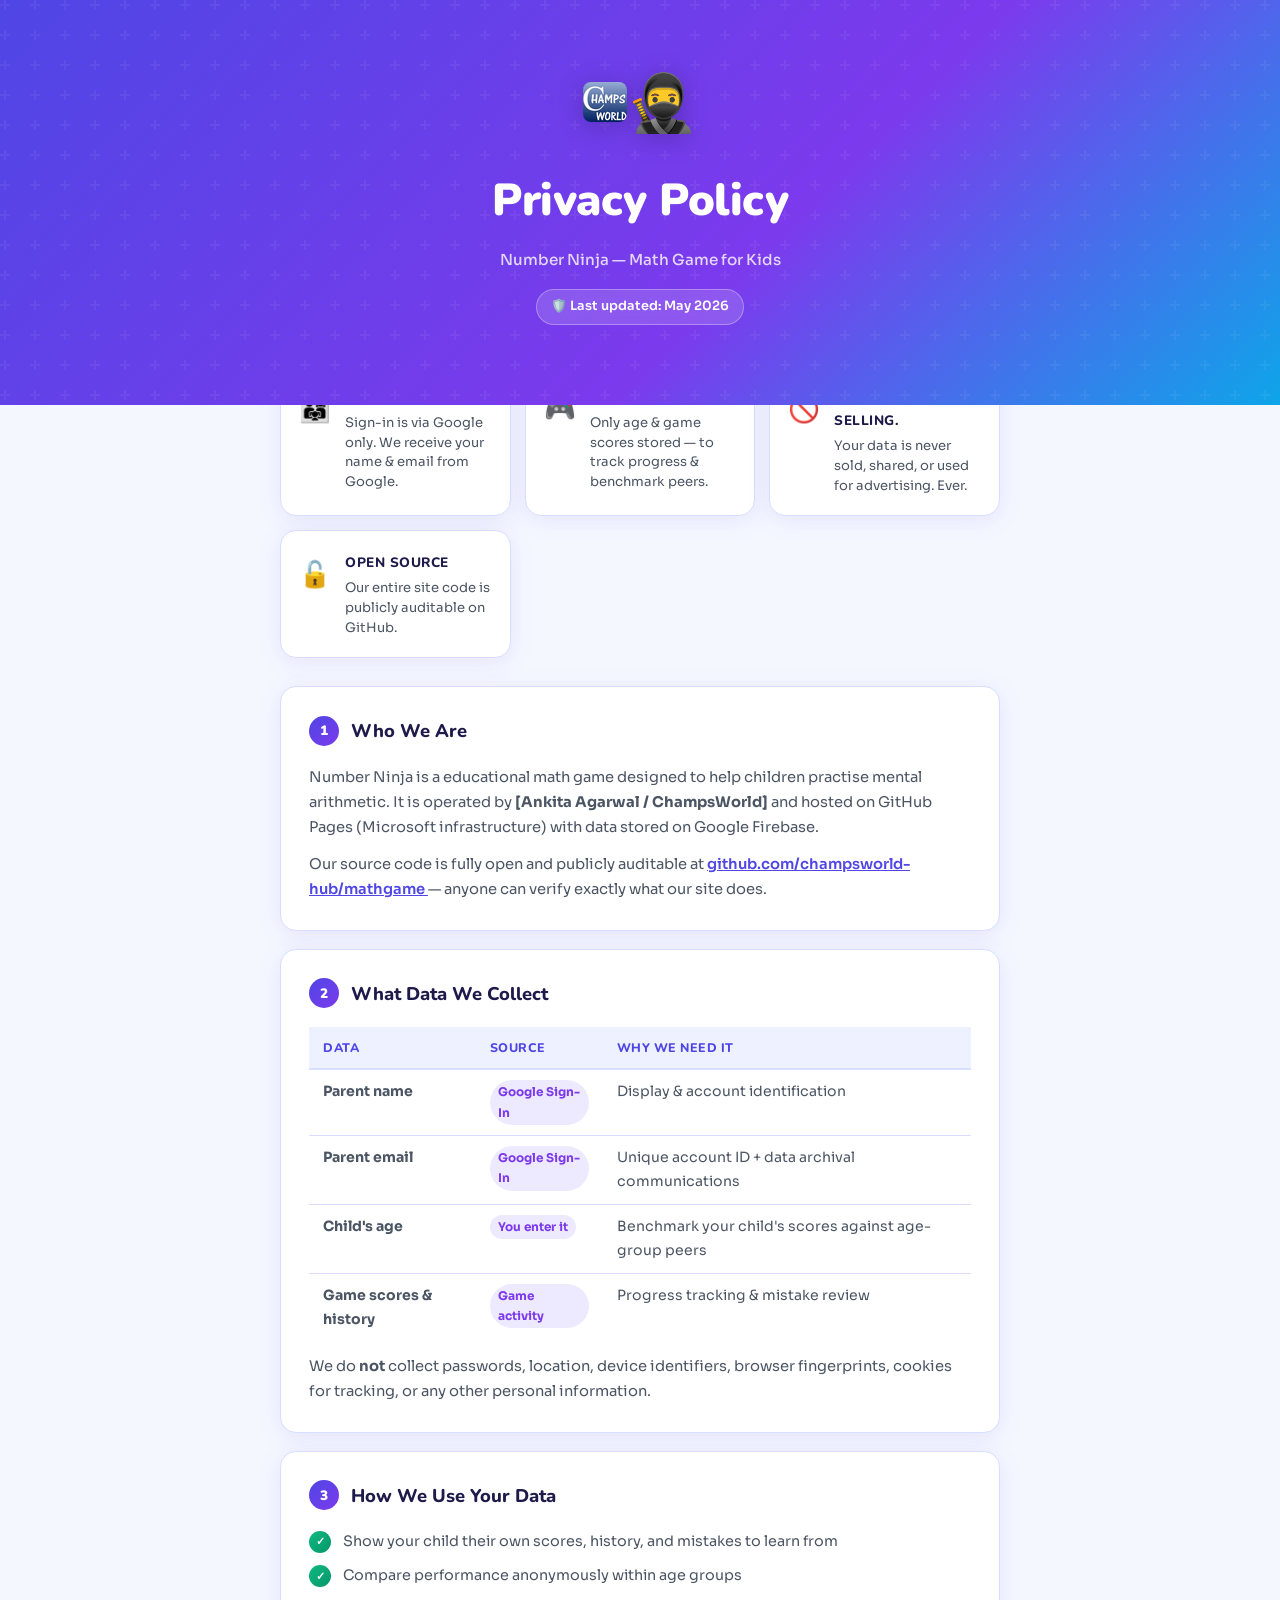
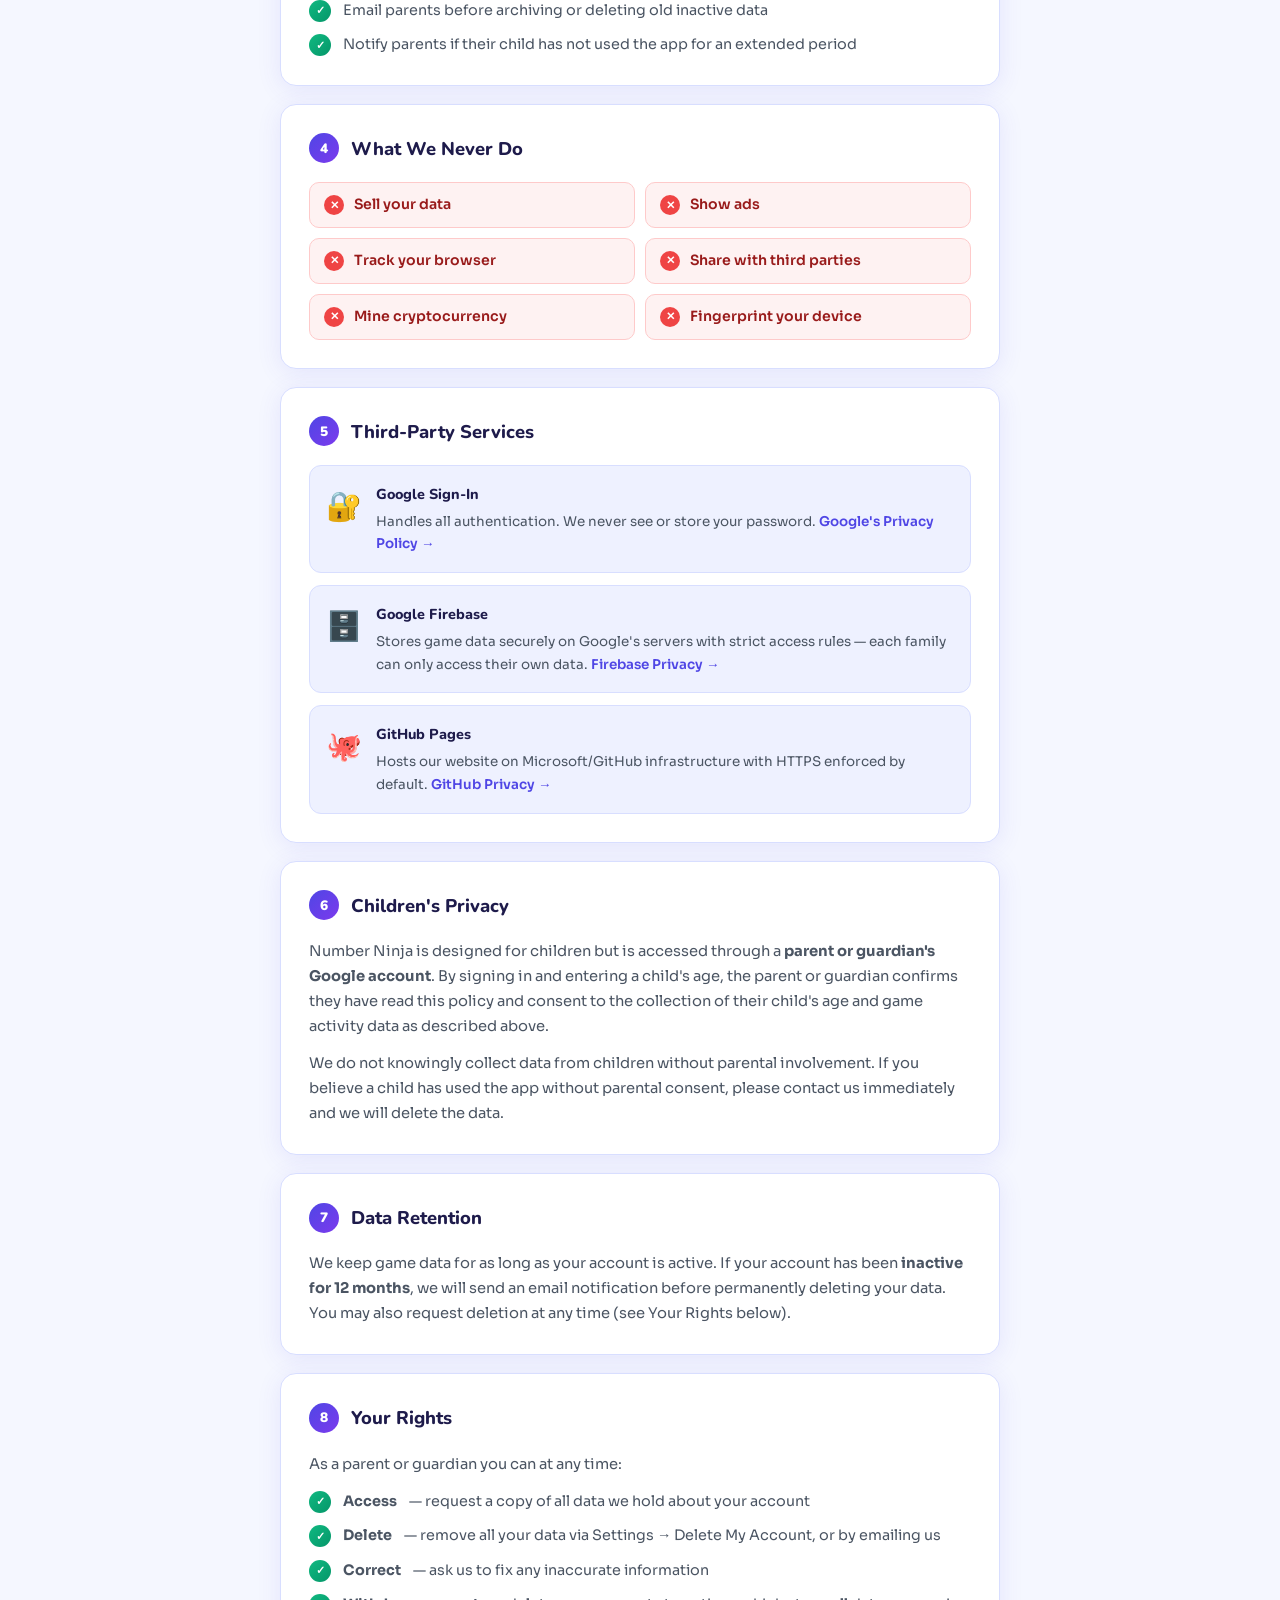
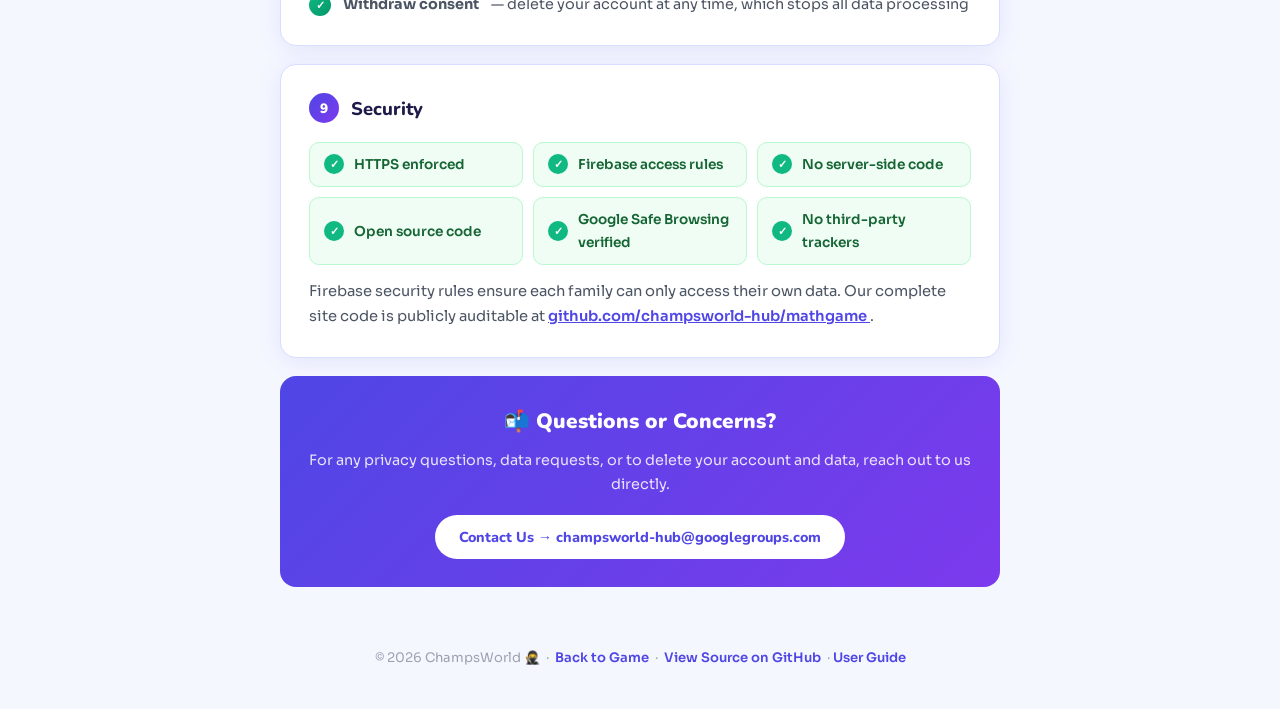
==== commit 5a9dd096: "Deploying to gh-pages from @ champsworld-hub/mathgame-prv@25b7688d97544ec9fe281b1c12a8e502aef7727d 🚀" ====
--- a/privacy.html
+++ b/privacy.html
@@ -482,7 +482,7 @@
         <h2>Who We Are</h2>
       </div>
       <p>
-        Number Ninja is a free educational math game designed to help children practise
+        Number Ninja is a educational math game designed to help children practise
         mental arithmetic. It is operated by <strong>[Ankita Agarwal / ChampsWorld]</strong>
         and hosted on GitHub Pages (Microsoft infrastructure) with data stored on
         Google Firebase.
